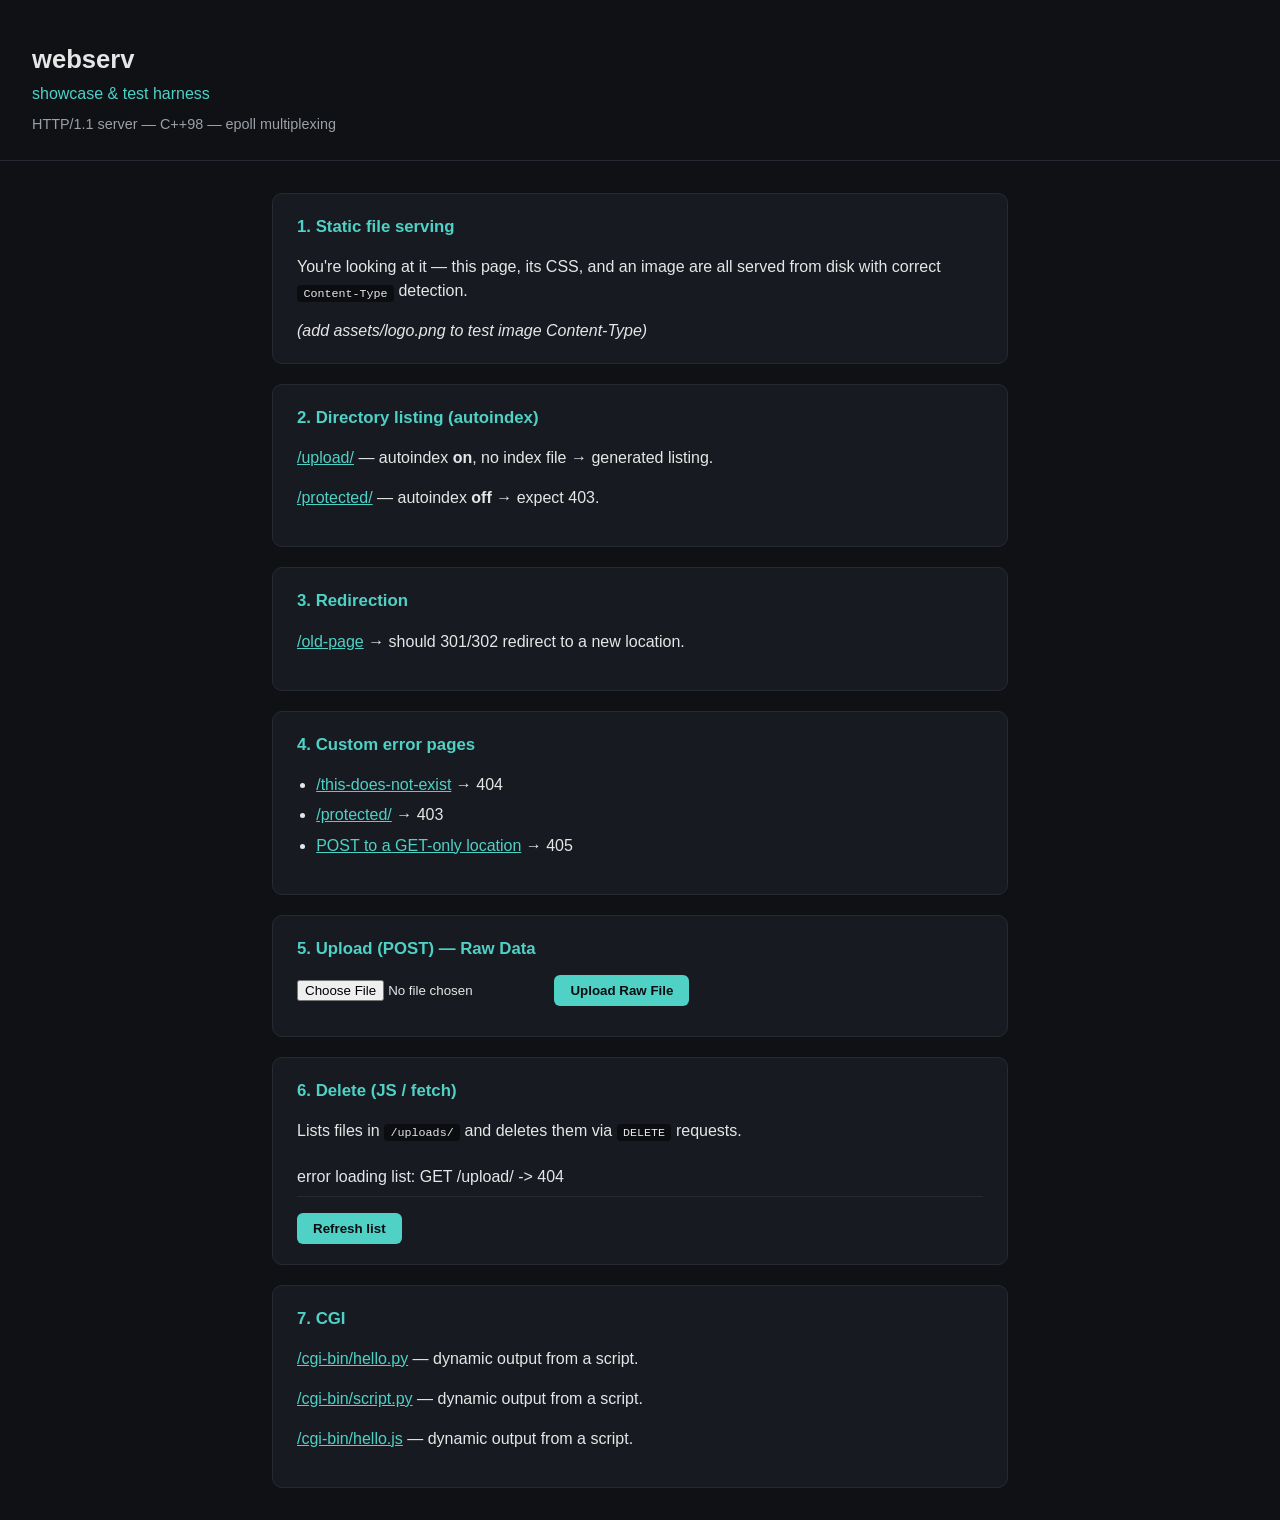
==== www/webserv_website/index.html @ d84d9a81 "test: provide a full static website to test the server features" ====
<!DOCTYPE html>
<html lang="en">

<head>
	<meta charset="UTF-8">
	<title>webserv // showcase</title>
	<link rel="stylesheet" href="style.css">
</head>

<body>
	<header>
		<h1>webserv <span>showcase &amp; test harness</span></h1>
		<p class="subtitle">HTTP/1.1 server — C++98 — epoll multiplexing</p>
	</header>

	<main>
		<section class="card">
			<h2>1. Static file serving</h2>
			<p>You're looking at it — this page, its CSS, and an image are all served from disk with correct
				<code>Content-Type</code> detection.
			</p>
			<img src="assets/logo.png" alt="server icon" width="80"
				onerror="this.outerHTML='<em>(add assets/logo.png to test image Content-Type)</em>'">
		</section>

		<section class="card">
			<h2>2. Directory listing (autoindex)</h2>
			<p><a href="/upload/">/upload/</a> — autoindex <strong>on</strong>, no index file → generated listing.</p>
			<p><a href="/protected/">/protected/</a> — autoindex <strong>off</strong> → expect 403.</p>
		</section>

		<section class="card">
			<h2>3. Redirection</h2>
			<p><a href="/old-page">/old-page</a> → should 301/302 redirect to a new location.</p>
		</section>

		<section class="card">
			<h2>4. Custom error pages</h2>
			<ul class="linklist">
				<li><a href="/this-does-not-exist">/this-does-not-exist</a> → 404</li>
				<li><a href="/protected/">/protected/</a> → 403</li>
				<li><a href="/get-only/" onclick="return testWrongMethod(event)">POST to a GET-only location</a> → 405
			</ul>
		</section>

		<section class="card">
			<h2>5. Upload (POST) — Raw Data</h2>
			<!-- Form submission handled via JS to send raw body -->
			<form id="raw-upload-form" onsubmit="return handleRawUpload(event)">
				<input type="file" id="raw-file-input" required>
				<button type="submit">Upload Raw File</button>
			</form>
			<div id="upload-status" style="margin-top: 10px;"></div>
		</section>

		<section class="card">
			<h2>6. Delete (JS / fetch)</h2>
			<p>Lists files in <code>/uploads/</code> and deletes them via <code>DELETE</code> requests.</p>
			<ul id="file-list">
				<li>loading…</li>
			</ul>
			<button onclick="loadFiles()">Refresh list</button>
		</section>

		<section class="card">
			<h2>7. CGI</h2>
			<p><a href="/cgi-bin/hello.py">/cgi-bin/hello.py</a> — dynamic output from a script.</p>
			<p><a href="/cgi-bin/script.py">/cgi-bin/script.py</a> — dynamic output from a script.</p>
			<p><a href="/cgi-bin/hello.js">/cgi-bin/hello.js</a> — dynamic output from a script.</p>
		</section>

	</main>

	<script src="script.js"></script>
</body>

</html>
---- www/webserv_website/style.css ----
:root {
  --bg: #0f1115;
  --card: #171a21;
  --text: #e6e6e6;
  --muted: #9aa0a6;
  --accent: #4fd1c5;
  --border: #262a33;
}

* { box-sizing: border-box; }

body {
  margin: 0;
  background: var(--bg);
  color: var(--text);
  font-family: -apple-system, "Segoe UI", Roboto, sans-serif;
  line-height: 1.5;
}

header {
  padding: 2.5rem 2rem 1.5rem;
  border-bottom: 1px solid var(--border);
}

header h1 { margin: 0; font-size: 1.6rem; }
header h1 span { color: var(--accent); font-weight: 400; font-size: 1rem; display: block; margin-top: 0.25rem; }
.subtitle { color: var(--muted); margin: 0.5rem 0 0; font-size: 0.9rem; }

main {
  max-width: 800px;
  margin: 0 auto;
  padding: 2rem;
  display: grid;
  gap: 1.25rem;
}

.card {
  background: var(--card);
  border: 1px solid var(--border);
  border-radius: 10px;
  padding: 1.25rem 1.5rem;
}

.card h2 { margin-top: 0; font-size: 1.05rem; color: var(--accent); }

a { color: var(--accent); }
code {
  background: #0b0d11;
  padding: 0.1rem 0.4rem;
  border-radius: 4px;
  font-size: 0.9em;
}

pre {
  background: #0b0d11;
  padding: 0.75rem;
  border-radius: 6px;
  overflow-x: auto;
  font-size: 0.85rem;
}

.linklist { padding-left: 1.2rem; }
.linklist li { margin-bottom: 0.4rem; }

button {
  background: var(--accent);
  color: #0b0d11;
  border: none;
  padding: 0.5rem 1rem;
  border-radius: 6px;
  cursor: pointer;
  font-weight: 600;
}
button:hover { opacity: 0.9; }

#file-list { list-style: none; padding: 0; }
#file-list li {
  display: flex;
  justify-content: space-between;
  align-items: center;
  padding: 0.4rem 0;
  border-bottom: 1px solid var(--border);
}
#file-list button.delete-btn {
  background: #e05656;
  color: white;
  padding: 0.25rem 0.6rem;
  font-size: 0.8rem;
}
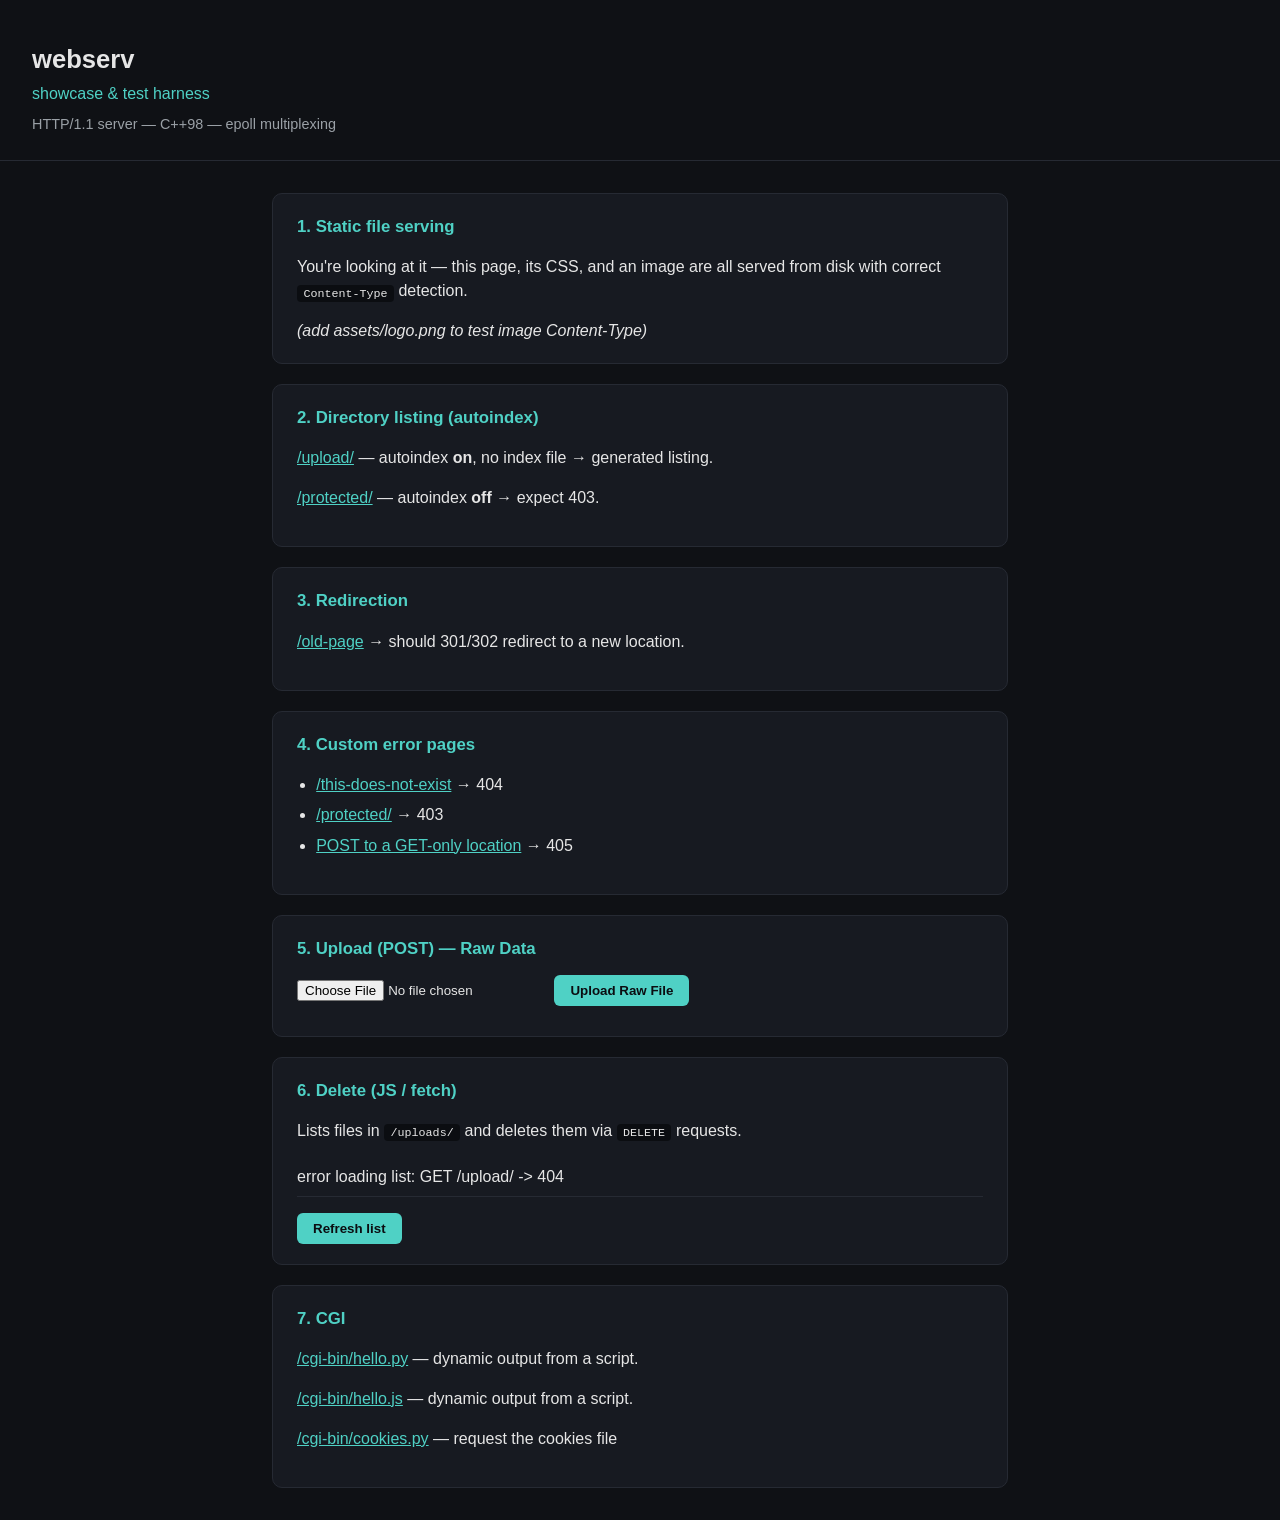
==== commit 7a49b545: "test: cookies cgi testers" ====
--- a/www/webserv_website/index.html
+++ b/www/webserv_website/index.html
@@ -65,8 +65,8 @@
 		<section class="card">
 			<h2>7. CGI</h2>
 			<p><a href="/cgi-bin/hello.py">/cgi-bin/hello.py</a> — dynamic output from a script.</p>
-			<p><a href="/cgi-bin/script.py">/cgi-bin/script.py</a> — dynamic output from a script.</p>
 			<p><a href="/cgi-bin/hello.js">/cgi-bin/hello.js</a> — dynamic output from a script.</p>
+			<p><a href="/cgi-bin/cookies.py">/cgi-bin/cookies.py</a> — request the cookies file</p>
 		</section>
 
 	</main>
